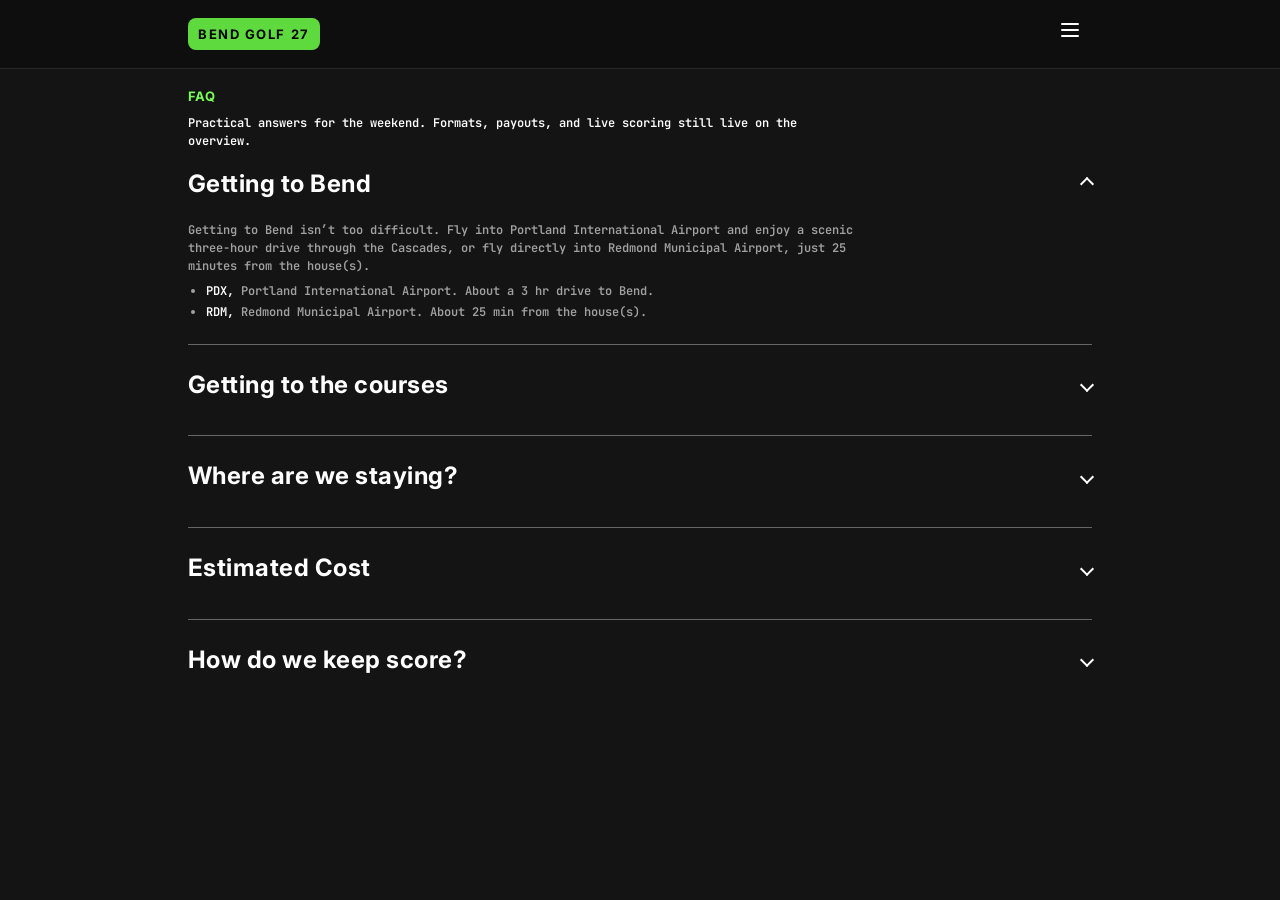
==== faq.html @ c92d0ce4 "Add an FAQ so travel, cost, and scoring answers are easy to find from the group text. Co-authored-by" ====
<!DOCTYPE html>
<html lang="en">
<head>
  <meta charset="UTF-8">
  <meta name="viewport" content="width=device-width, initial-scale=1">
  <link rel="icon" type="image/png" sizes="16x16" href="images/Bend_Favicon.png">
  <link rel="apple-touch-icon" href="images/App%20logo.png">
  <meta name="apple-mobile-web-app-title" content="Bend 27">
  <title>FAQ — Bend 27</title>
  <link rel="preconnect" href="https://fonts.googleapis.com">
  <link href="https://fonts.googleapis.com/css2?family=Inter:wght@600;700&family=JetBrains+Mono:wght@600&display=swap" rel="stylesheet">
  <link rel="stylesheet" href="css/site.css">
  <link rel="stylesheet" href="css/nav.css">
</head>
<body>
  <header class="top">
      <a class="mark" href="index.html">BEND GOLF 27</a>
      <div class="nav-actions">
        <button class="nav-toggle" type="button" aria-expanded="false" aria-controls="site-nav" aria-label="Open menu">
          <span class="nav-toggle-bar"></span>
          <span class="nav-toggle-bar"></span>
          <span class="nav-toggle-bar"></span>
        </button>
        <nav id="site-nav" class="nav-menu" hidden aria-label="Trip">
          <a href="overview.html">
            <span class="nav-kicker">Trip</span>
            Overview
          </a>
          <a href="friday.html">
            <span class="nav-kicker">June 25</span>
            Friday
          </a>
          <a href="saturday.html">
            <span class="nav-kicker">June 26</span>
            Saturday
          </a>
          <a href="sunday.html">
            <span class="nav-kicker">June 27</span>
            Sunday
          </a>
          <a href="monday.html">
            <span class="nav-kicker">June 28</span>
            Monday
          </a>
          <a href="faq.html" aria-current="page">
            <span class="nav-kicker">Trip</span>
            FAQ
          </a>
        </nav>
      </div>
  </header>
  <div class="phone">
    <main>
      <p class="kicker">FAQ</p>
      <p class="day-intro">Practical answers for the weekend. Formats, payouts, and live scoring still live on the overview.</p>

      <details class="fold" open>
        <summary>Getting to Bend</summary>
        <section class="rule">
          <p>Getting to Bend isn’t too difficult. Fly into Portland International Airport and enjoy a scenic three-hour drive through the Cascades, or fly directly into Redmond Municipal Airport, just 25 minutes from the house(s).</p>
          <ul class="recs">
            <li><strong>PDX,</strong> Portland International Airport. About a 3 hr drive to Bend.</li>
            <li><strong>RDM,</strong> Redmond Municipal Airport. About 25 min from the house(s).</li>
          </ul>
        </section>
      </details>

      <details class="fold">
        <summary>Getting to the courses</summary>
        <section class="rule">
          <p>We'll drive to the courses. A few of the more local people are driving the whole way to Bend. We'll coordinate if anyone would need to rent a car.</p>
        </section>
      </details>

      <details class="fold">
        <summary>Where are we staying?</summary>
        <section class="rule">
          <p>Check in Friday at 4:00pm. Check out Monday before heading to Pronghorn for the last round.</p>
          <p>1002 Southwest Emkay Drive, Unit 1-3, Bend, OR 97702</p>
          <a class="text-link" href="https://maps.google.com/?q=1002+Southwest+Emkay+Drive+Bend+OR+97702" target="_blank" rel="noopener noreferrer">Open the house in Maps</a>
        </section>
      </details>

      <details class="fold">
        <summary>Estimated Cost</summary>
        <section class="rule">
          <h3>What do I owe?</h3>
          <p><span class="lead">$390</span></p>
          <p>($280 per person for the Airbnb)</p>
          <p>($110 tournament buy-in)</p>
          <p>Venmo <span class="lead">@Jeremy-Won</span>.</p>
          <p>The winning team splits $1,200. The individual champion gets $120. The most one player can make is $320. What you Owe covers the Airbnb and the tournament buy-in. Meals are separate and on your own.</p>
        </section>
        <section class="rule">
          <h3>Greens Fees</h3>
          <p><strong>Widgi Creek.</strong> $89 green fee*, $25 power cart or $39 cycle cart.</p>
          <p><strong>Quail Run.</strong> $95 green fee*, $20 power cart or $30 scooter.</p>
          <p><strong>Tetherow.</strong> $340 green fee*.</p>
          <p><strong>Pronghorn.</strong> $199 green fee*.</p>
          <p>*Estimated green fee.</p>
        </section>
      </details>

      <details class="fold">
        <summary>How do we keep score?</summary>
        <section class="rule">
          <p>We'll have both a team and individual champion for the weekend. Golf GameBook is how we keep score. Download the free app and create an account before the trip. No paid membership.</p>
          <p>Add your current handicap to your profile. The Red vs. Blue invite goes out about a week before we arrive. Teams stay unassigned until the reveal on Night 1.</p>
        </section>
      </details>
    </main>
  </div>
  <script src="js/nav.js" defer></script>
</body>
</html>
---- css/site.css ----
:root {
  --bg: #141414;
  --canvas: #0b0b0b;
  --card: rgba(255, 255, 255, 0.06);
  --text: #ffffff;
  --text-secondary: rgba(255, 255, 255, 0.6);
  --muted: rgba(255, 255, 255, 0.72);
  --green: #5eda3f;
  --label: #77ff55;
  --line: rgba(255, 255, 255, 0.35);
  --radius: 12px;
  --page: 430px;
  --nav: 64px;
  --font: "Suisse Int'l", Inter, "Helvetica Neue", sans-serif;
  --mono: "JetBrains Mono", ui-monospace, monospace;
}

* { box-sizing: border-box; }

html, body {
  margin: 0;
  background: var(--bg);
  color: var(--text);
  font-family: var(--font);
}

body {
  min-height: 100vh;
  display: flex;
  flex-direction: column;
}

a { color: inherit; }

.phone {
  flex: 1 0 auto;
  width: 100%;
  max-width: 960px;
  margin: 0 auto;
  background: var(--bg);
  padding: 20px 16px 40px;
}

.top {
  display: flex;
  flex-wrap: wrap;
  align-items: center;
  justify-content: space-between;
  margin-bottom: 22px;
}

.mark {
  display: inline-flex;
  align-items: center;
  height: 32px;
  padding: 0 10px;
  border-radius: 8px;
  background: var(--green);
  color: #000;
  font-weight: 700;
  font-size: 13px;
  letter-spacing: 0.12em;
  text-decoration: none;
}

.nav-toggle {
  position: relative;
  flex: 0 0 auto;
  width: 32px;
  height: 32px;
  margin-left: auto;
  padding: 0;
  border: 0;
  border-radius: 8px;
  background: transparent;
  color: var(--text);
  cursor: pointer;
}

.nav-toggle-bar {
  position: absolute;
  left: 7px;
  width: 18px;
  height: 2px;
  border-radius: 1px;
  background: var(--text);
  transition: transform 160ms ease, opacity 160ms ease;
}

.nav-toggle-bar:nth-child(1) { top: 9px; }
.nav-toggle-bar:nth-child(2) { top: 15px; }
.nav-toggle-bar:nth-child(3) { top: 21px; }

.nav-toggle[aria-expanded="true"] .nav-toggle-bar:nth-child(1) {
  transform: translateY(6px) rotate(45deg);
}

.nav-toggle[aria-expanded="true"] .nav-toggle-bar:nth-child(2) {
  opacity: 0;
}

.nav-toggle[aria-expanded="true"] .nav-toggle-bar:nth-child(3) {
  transform: translateY(-6px) rotate(-45deg);
}

.nav-toggle:focus-visible,
.landing-cta:focus-visible {
  outline: 2px solid var(--label);
  outline-offset: 2px;
}

.text-secondary { color: var(--text-secondary); }

.kicker {
  margin: 0 0 18px;
  color: var(--label);
  font-size: 13px;
  font-weight: 700;
  letter-spacing: 0.02em;
}

.day-intro {
  margin: -8px 0 20px;
  max-width: 40rem;
  color: var(--text);
  font-family: var(--mono);
  font-size: 12px;
  font-weight: 600;
  line-height: 1.5;
}

h1, h2, h3, p { margin: 0; }

h1 {
  font-size: 28px;
  line-height: 1.1;
  font-weight: 700;
  letter-spacing: 0.02em;
}

h2 {
  margin: 28px 0 14px;
  font-size: 22px;
  letter-spacing: 0.02em;
}

.stats {
  display: flex;
  flex-wrap: wrap;
  gap: 8px 10px;
  margin-top: 10px;
  color: var(--text-secondary);
  font-family: var(--mono);
  font-size: 11px;
  font-weight: 600;
}

.stats span[aria-hidden="true"] {
  color: var(--green);
}

.stack { display: grid; gap: 10px; }

.card {
  background: var(--card);
  border-radius: var(--radius);
  padding: 12px;
  overflow: hidden;
}

.card h3 {
  color: var(--label);
  font-size: 12px;
  letter-spacing: 0.02em;
}

.card h3 .round-name {
  color: var(--text);
}

.card p,
.note,
.prose {
  margin-top: 6px;
  color: var(--text);
  font-family: var(--mono);
  font-size: 11px;
  font-weight: 600;
  line-height: 1.5;
}

.card p { color: var(--text-secondary); }

.facts + .card,
.hero + .card { margin-top: 16px; }

.card + .card { margin-top: 10px; }

.card .tag {
  display: inline-block;
  margin-bottom: 8px;
  padding: 3px 6px;
  border-radius: 4px;
  background: rgba(255, 255, 255, 0.08);
  color: var(--text);
  font-family: var(--mono);
  font-size: 9px;
  font-weight: 600;
  letter-spacing: 0.06em;
}

.hero {
  position: relative;
  height: 246px;
  margin: 0 0 18px;
  border-radius: 16px;
  overflow: hidden;
  background: #111;
}

.hero-photo {
  position: absolute;
  inset: 0;
  width: 100%;
  height: 100%;
  object-fit: cover;
}

.hero:has(.hero-photo)::after {
  content: "";
  position: absolute;
  inset: 0;
  z-index: 1;
  background: linear-gradient(
    180deg,
    rgba(11, 11, 11, 0.28) 0%,
    rgba(11, 11, 11, 0.5) 46%,
    rgba(11, 11, 11, 0.72) 100%
  );
  pointer-events: none;
}

.hero h1 {
  position: absolute;
  left: 22px;
  right: 22px;
  top: 50%;
  z-index: 2;
  transform: translateY(-50%);
  text-align: center;
  font-size: clamp(40px, 7vw, 72px);
  line-height: 0.95;
  letter-spacing: -0.03em;
}

.facts { display: grid; gap: 8px; margin-top: 10px; }

.fact {
  display: flex;
  align-items: baseline;
  gap: 8px;
  font-family: var(--mono);
  font-size: 11px;
  font-weight: 600;
}

.fact > span:first-child,
.fact-value {
  flex-shrink: 0;
  background: var(--bg);
}

.fact > span:first-child { color: var(--text-secondary); }

.fact > span.is-primary { color: var(--text); }

.fact-line {
  flex: 1;
  min-width: 16px;
  border-bottom: 1px dotted var(--line);
  transform: translateY(-3px);
}

.fact-value {
  text-align: right;
  padding-left: 4px;
  white-space: nowrap;
}

.players { display: grid; gap: 8px; margin-top: 8px; }

.player {
  display: flex;
  justify-content: space-between;
  gap: 16px;
  font-size: 13px;
  font-weight: 700;
  letter-spacing: 0.02em;
}

.hcp { color: var(--green); }

.rule { margin-top: 22px; }

.rule h3 {
  color: var(--label);
  font-size: 12px;
  letter-spacing: 0.02em;
}

.rule p,
.rule ol,
.group-label {
  margin-top: 8px;
  color: var(--text-secondary);
  font-family: var(--mono);
  font-size: 11px;
  font-weight: 600;
  line-height: 1.5;
}

.rule ol { padding-left: 18px; }

.rule .recs { margin-top: 8px; }

.rule ol li + li { margin-top: 8px; }

.rule ol strong,
.rule p .lead,
.rule p strong { color: var(--text); font-weight: 600; }

.fold + .fold {
  margin-top: 22px;
  padding-top: 8px;
  border-top: 1px solid var(--line);
}

.fold,
.fold summary {
  width: 100%;
}

.fold summary {
  display: flex;
  align-items: center;
  justify-content: space-between;
  gap: 16px;
  margin: 18px 0 14px;
  cursor: pointer;
  list-style: none;
  font-size: 22px;
  font-weight: 700;
  letter-spacing: 0.02em;
  line-height: 1.2;
}

.fold summary::-webkit-details-marker,
.fold summary::marker {
  display: none;
  content: "";
}

.fold summary::after {
  content: "";
  flex: 0 0 auto;
  width: 8px;
  height: 8px;
  border-right: 2px solid var(--text);
  border-bottom: 2px solid var(--text);
  transform: rotate(45deg);
}

.fold[open] summary::after {
  transform: rotate(-135deg);
}

.fold summary:focus-visible {
  outline: 2px solid var(--label);
  outline-offset: 4px;
}

.rule a {
  color: var(--label);
  text-decoration: underline;
  text-underline-offset: 3px;
}

.app-link {
  display: inline-block;
  margin-top: 4px;
}

.app-link img {
  display: block;
  width: 72px;
  height: auto;
  border-radius: 16px;
}

.group-label {
  margin: 14px 0 4px;
  color: var(--text);
}

.card p .lead {
  color: var(--text);
}

.text-link {
  display: inline-block;
  margin-top: 14px;
  color: var(--label);
  font-family: var(--mono);
  font-size: 11px;
  font-weight: 600;
  text-decoration: underline;
  text-underline-offset: 3px;
}

.recs { margin: 0; padding-left: 18px; }
.recs li {
  margin: 4px 0;
  color: var(--text-secondary);
  font-family: var(--mono);
  font-size: 11px;
  font-weight: 600;
  line-height: 1.45;
}

.recs strong { color: var(--text); font-weight: 600; }

.map-link {
  display: block;
  margin-top: 14px;
  padding: 28px 14px;
  border-radius: 12px;
  background:
    linear-gradient(180deg, rgba(20, 20, 20, 0.15), rgba(20, 20, 20, 0.72)),
    repeating-linear-gradient(90deg, rgba(255,255,255,0.04) 0 1px, transparent 1px 28px),
    repeating-linear-gradient(0deg, rgba(255,255,255,0.04) 0 1px, transparent 1px 28px),
    #243028;
  color: var(--label);
  font-family: var(--mono);
  font-size: 11px;
  font-weight: 600;
  text-decoration: none;
}

.day-block + .day-block { margin-top: 36px; }

.phone:has(.landing-logo) {
  display: flex;
  flex-direction: column;
}

.phone:has(.landing-logo) > main {
  flex: 1;
  display: flex;
  flex-direction: column;
  justify-content: center;
  align-self: center;
  width: min(100%, 520px);
}

.phone:has(.landing-logo) > main > .text-secondary {
  margin: 0 0 64px;
  text-align: center;
}

.landing-logo {
  display: block;
  width: min(220px, 72%);
  max-width: 220px;
  height: auto;
  margin: 12px auto 12px;
  filter: invert(1);
}

.phone:has(> .landing-logo) > .landing-logo {
  margin-top: auto;
}

.countdown {
  width: 100%;
  text-align: center;
}

.countdown-kicker {
  margin: 0 0 14px;
  color: var(--label);
  font-size: 12px;
  font-weight: 700;
  letter-spacing: 0.14em;
  text-transform: uppercase;
}

.countdown-grid {
  display: grid;
  grid-template-columns: repeat(4, minmax(0, 1fr));
  gap: 8px;
}

.countdown-unit {
  display: flex;
  flex-direction: column;
  align-items: center;
  gap: 6px;
  min-width: 0;
}

.countdown-value {
  color: var(--text);
  font-family: var(--mono);
  font-size: 32px;
  font-weight: 600;
  font-variant-numeric: tabular-nums;
  line-height: 1;
}

.countdown-label {
  color: var(--text-secondary);
  font-family: var(--mono);
  font-size: 10px;
  font-weight: 600;
  letter-spacing: 0.12em;
  text-transform: uppercase;
}

.landing-cta {
  display: block;
  width: fit-content;
  margin: 28px auto 0;
  padding: 10px 18px;
  border: 1px solid rgba(119, 255, 85, 0.4);
  border-radius: 999px;
  color: var(--label);
  font-size: 13px;
  font-weight: 700;
  letter-spacing: 0.08em;
  text-decoration: none;
}

.phone:has(> .landing-cta) > .landing-cta {
  margin-bottom: auto;
}

@media (min-width: 800px) {
  .phone {
    padding-left: 28px;
    padding-right: 28px;
  }

  main > h1 {
    font-size: 32px;
    max-width: 22ch;
  }

  h2 {
    font-size: 24px;
    max-width: 32ch;
  }

  .fold summary {
    font-size: 24px;
    max-width: none;
  }

  .hero {
    height: min(42vh, 420px);
  }

  .stack {
    grid-template-columns: 1fr 1fr;
    gap: 16px;
  }

  .stack .card + .card {
    margin-top: 0;
  }

  .players {
    grid-template-columns: 1fr 1fr;
    gap: 8px 28px;
  }

  .day-block {
    display: grid;
    grid-template-columns: 1fr 1fr;
    column-gap: 20px;
    row-gap: 16px;
  }

  .day-block > .hero,
  .day-block > h2,
  .day-block > .facts,
  .day-block > .map-link,
  .day-block > .text-link,
  .day-block > .group-label,
  .day-block > .recs,
  .day-block > .rule,
  .day-block > .prose,
  .day-block > .note,
  .day-block > .card:only-of-type {
    grid-column: 1 / -1;
  }

  .day-block > .hero,
  .day-block > h2,
  .day-block > .facts,
  .day-block > .card,
  .day-block > .map-link,
  .day-block > .text-link,
  .day-block > .group-label {
    margin-top: 0;
    margin-bottom: 0;
  }

  .day-block > h2 {
    margin-top: 12px;
  }

  .day-block .card + .card {
    margin-top: 0;
  }

  .rule,
  .prose,
  .note {
    max-width: 42rem;
  }

  .card p,
  .fact,
  .recs li,
  .rule p {
    font-size: 12px;
  }

  .countdown-value {
    font-size: 40px;
  }
}
---- css/nav.css ----
.top {
  position: sticky;
  top: 0;
  z-index: 200;
  flex-wrap: nowrap;
  width: 100%;
  margin: 0;
  padding: 10px 16px;
  background: rgba(14, 14, 14, 0.94);
  -webkit-backdrop-filter: blur(16px);
  backdrop-filter: blur(16px);
  box-shadow: 0 1px 0 rgba(255, 255, 255, 0.08);
}

.nav-actions {
  position: relative;
  flex: 0 0 auto;
  margin-left: auto;
}

.nav-toggle {
  width: 44px;
  height: 44px;
  margin-left: 0;
}

.nav-toggle-bar {
  left: 13px;
}

.nav-toggle-bar:nth-child(1) { top: 13px; }
.nav-toggle-bar:nth-child(2) { top: 19px; }
.nav-toggle-bar:nth-child(3) { top: 25px; }

.nav-menu {
  position: absolute;
  right: 0;
  top: calc(100% + 8px);
  z-index: 1;
  min-width: min(280px, calc(100vw - 32px));
  max-width: calc(100vw - 32px);
  padding: 6px 0;
  background: rgba(12, 12, 12, 0.98);
  border: 1px solid rgba(255, 255, 255, 0.12);
  border-radius: 12px;
  box-shadow: 0 16px 40px rgba(0, 0, 0, 0.5);
}

.nav-menu[hidden] {
  display: none !important;
}

.nav-menu a {
  display: block;
  padding: 12px 16px;
  color: #fff;
  font-size: 16px;
  font-weight: 700;
  letter-spacing: 0.02em;
  line-height: 1.25;
  text-decoration: none;
  border-bottom: 1px solid rgba(255, 255, 255, 0.08);
}

.nav-menu a:last-child {
  border-bottom: 0;
}

.nav-kicker {
  display: block;
  margin-bottom: 4px;
  color: rgba(255, 255, 255, 0.5);
  font-family: "JetBrains Mono", ui-monospace, monospace;
  font-size: 10px;
  font-weight: 600;
  letter-spacing: 0.12em;
  text-transform: uppercase;
}

.nav-menu a[aria-current="page"] {
  color: #77ff55;
  border-left: 3px solid #77ff55;
  padding-left: 13px;
}

.nav-menu a:hover,
.nav-menu a:focus-visible {
  background: rgba(255, 255, 255, 0.06);
}

.nav-toggle:focus-visible,
.nav-menu a:focus-visible {
  outline: 2px solid #77ff55;
  outline-offset: 2px;
}

@media (min-width: 800px) {
  .top {
    padding-left: max(28px, calc((100vw - 960px) / 2 + 28px));
    padding-right: max(28px, calc((100vw - 960px) / 2 + 28px));
  }
}
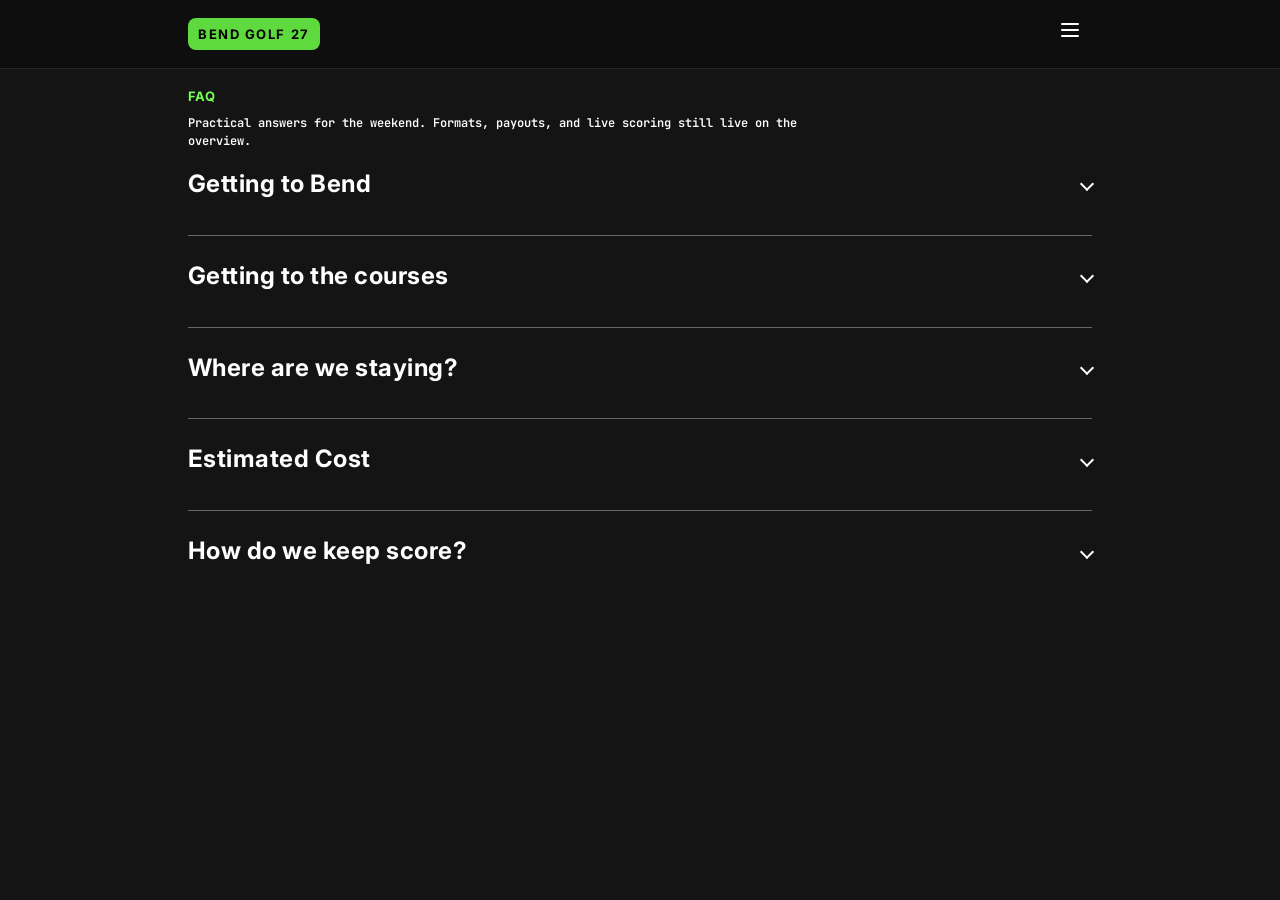
==== commit a707a1bc: "Add the player roster to the overview and start every FAQ answer closed. Co-authored-by: Cursor <cur" ====
--- a/faq.html
+++ b/faq.html
@@ -54,7 +54,7 @@
       <p class="kicker">FAQ</p>
       <p class="day-intro">Practical answers for the weekend. Formats, payouts, and live scoring still live on the overview.</p>
 
-      <details class="fold" open>
+      <details class="fold">
         <summary>Getting to Bend</summary>
         <section class="rule">
           <p>Getting to Bend isn’t too difficult. Fly into Portland International Airport and enjoy a scenic three-hour drive through the Cascades, or fly directly into Redmond Municipal Airport, just 25 minutes from the house(s).</p>
--- a/css/site.css
+++ b/css/site.css
@@ -287,18 +287,38 @@
   white-space: nowrap;
 }
 
-.players { display: grid; gap: 8px; margin-top: 8px; }
+.players {
+  display: grid;
+  grid-template-columns: 1fr;
+  gap: 8px;
+  margin: 8px 0 0;
+  list-style: none;
+}
 
 .player {
   display: flex;
-  justify-content: space-between;
-  gap: 16px;
+  align-items: baseline;
+  gap: 8px;
   font-size: 13px;
   font-weight: 700;
   letter-spacing: 0.02em;
 }
 
-.hcp { color: var(--green); }
+.player-line {
+  flex: 1;
+  min-width: 16px;
+  border-bottom: 1px dashed var(--line);
+  transform: translateY(-3px);
+}
+
+.hcp {
+  flex-shrink: 0;
+  color: var(--green);
+  font-family: var(--mono);
+  font-weight: 600;
+  font-size: 12px;
+  white-space: nowrap;
+}
 
 .rule { margin-top: 22px; }
 
@@ -576,11 +596,6 @@
 
   .stack .card + .card {
     margin-top: 0;
-  }
-
-  .players {
-    grid-template-columns: 1fr 1fr;
-    gap: 8px 28px;
   }
 
   .day-block {
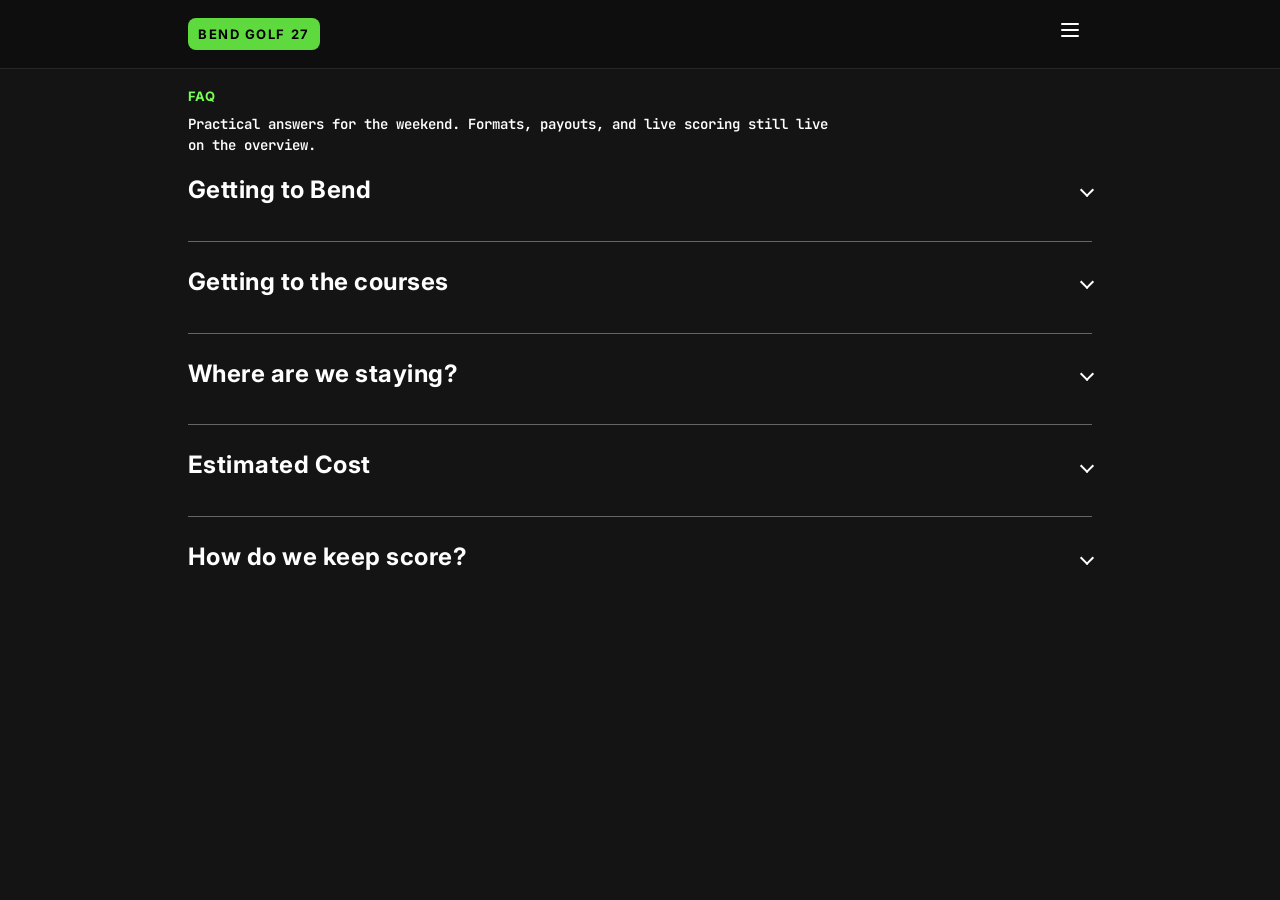
==== commit 632fd921: "Keep every trip page inside the iPhone home screen app. Co-authored-by: Cursor <cursoragent@cursor.c" ====
--- a/faq.html
+++ b/faq.html
@@ -5,7 +5,12 @@
   <meta name="viewport" content="width=device-width, initial-scale=1">
   <link rel="icon" type="image/png" sizes="16x16" href="images/Bend_Favicon.png">
   <link rel="apple-touch-icon" href="images/App%20logo.png">
+  <meta name="apple-mobile-web-app-capable" content="yes">
+  <meta name="mobile-web-app-capable" content="yes">
+  <meta name="apple-mobile-web-app-status-bar-style" content="black">
   <meta name="apple-mobile-web-app-title" content="Bend 27">
+  <meta name="theme-color" content="#141414">
+  <link rel="manifest" href="manifest.json">
   <title>FAQ — Bend 27</title>
   <link rel="preconnect" href="https://fonts.googleapis.com">
   <link href="https://fonts.googleapis.com/css2?family=Inter:wght@600;700&family=JetBrains+Mono:wght@600&display=swap" rel="stylesheet">
@@ -110,6 +115,6 @@
       </details>
     </main>
   </div>
-  <script src="js/nav.js" defer></script>
+  <script src="js/nav.js?v=3" defer></script>
 </body>
 </html>
--- a/css/site.css
+++ b/css/site.css
@@ -124,7 +124,7 @@
   max-width: 40rem;
   color: var(--text);
   font-family: var(--mono);
-  font-size: 12px;
+  font-size: 14px;
   font-weight: 600;
   line-height: 1.5;
 }
@@ -170,7 +170,7 @@
 
 .card h3 {
   color: var(--label);
-  font-size: 12px;
+  font-size: 16px;
   letter-spacing: 0.02em;
 }
 
@@ -184,7 +184,7 @@
   margin-top: 6px;
   color: var(--text);
   font-family: var(--mono);
-  font-size: 11px;
+  font-size: 14px;
   font-weight: 600;
   line-height: 1.5;
 }
@@ -260,7 +260,7 @@
   align-items: baseline;
   gap: 8px;
   font-family: var(--mono);
-  font-size: 11px;
+  font-size: 14px;
   font-weight: 600;
 }
 
@@ -324,7 +324,7 @@
 
 .rule h3 {
   color: var(--label);
-  font-size: 12px;
+  font-size: 16px;
   letter-spacing: 0.02em;
 }
 
@@ -334,7 +334,7 @@
   margin-top: 8px;
   color: var(--text-secondary);
   font-family: var(--mono);
-  font-size: 11px;
+  font-size: 14px;
   font-weight: 600;
   line-height: 1.5;
 }
@@ -431,7 +431,7 @@
   margin-top: 14px;
   color: var(--label);
   font-family: var(--mono);
-  font-size: 11px;
+  font-size: 14px;
   font-weight: 600;
   text-decoration: underline;
   text-underline-offset: 3px;
@@ -442,7 +442,7 @@
   margin: 4px 0;
   color: var(--text-secondary);
   font-family: var(--mono);
-  font-size: 11px;
+  font-size: 14px;
   font-weight: 600;
   line-height: 1.45;
 }
@@ -461,7 +461,7 @@
     #243028;
   color: var(--label);
   font-family: var(--mono);
-  font-size: 11px;
+  font-size: 14px;
   font-weight: 600;
   text-decoration: none;
 }
@@ -648,7 +648,7 @@
   .fact,
   .recs li,
   .rule p {
-    font-size: 12px;
+    font-size: 14px;
   }
 
   .countdown-value {
